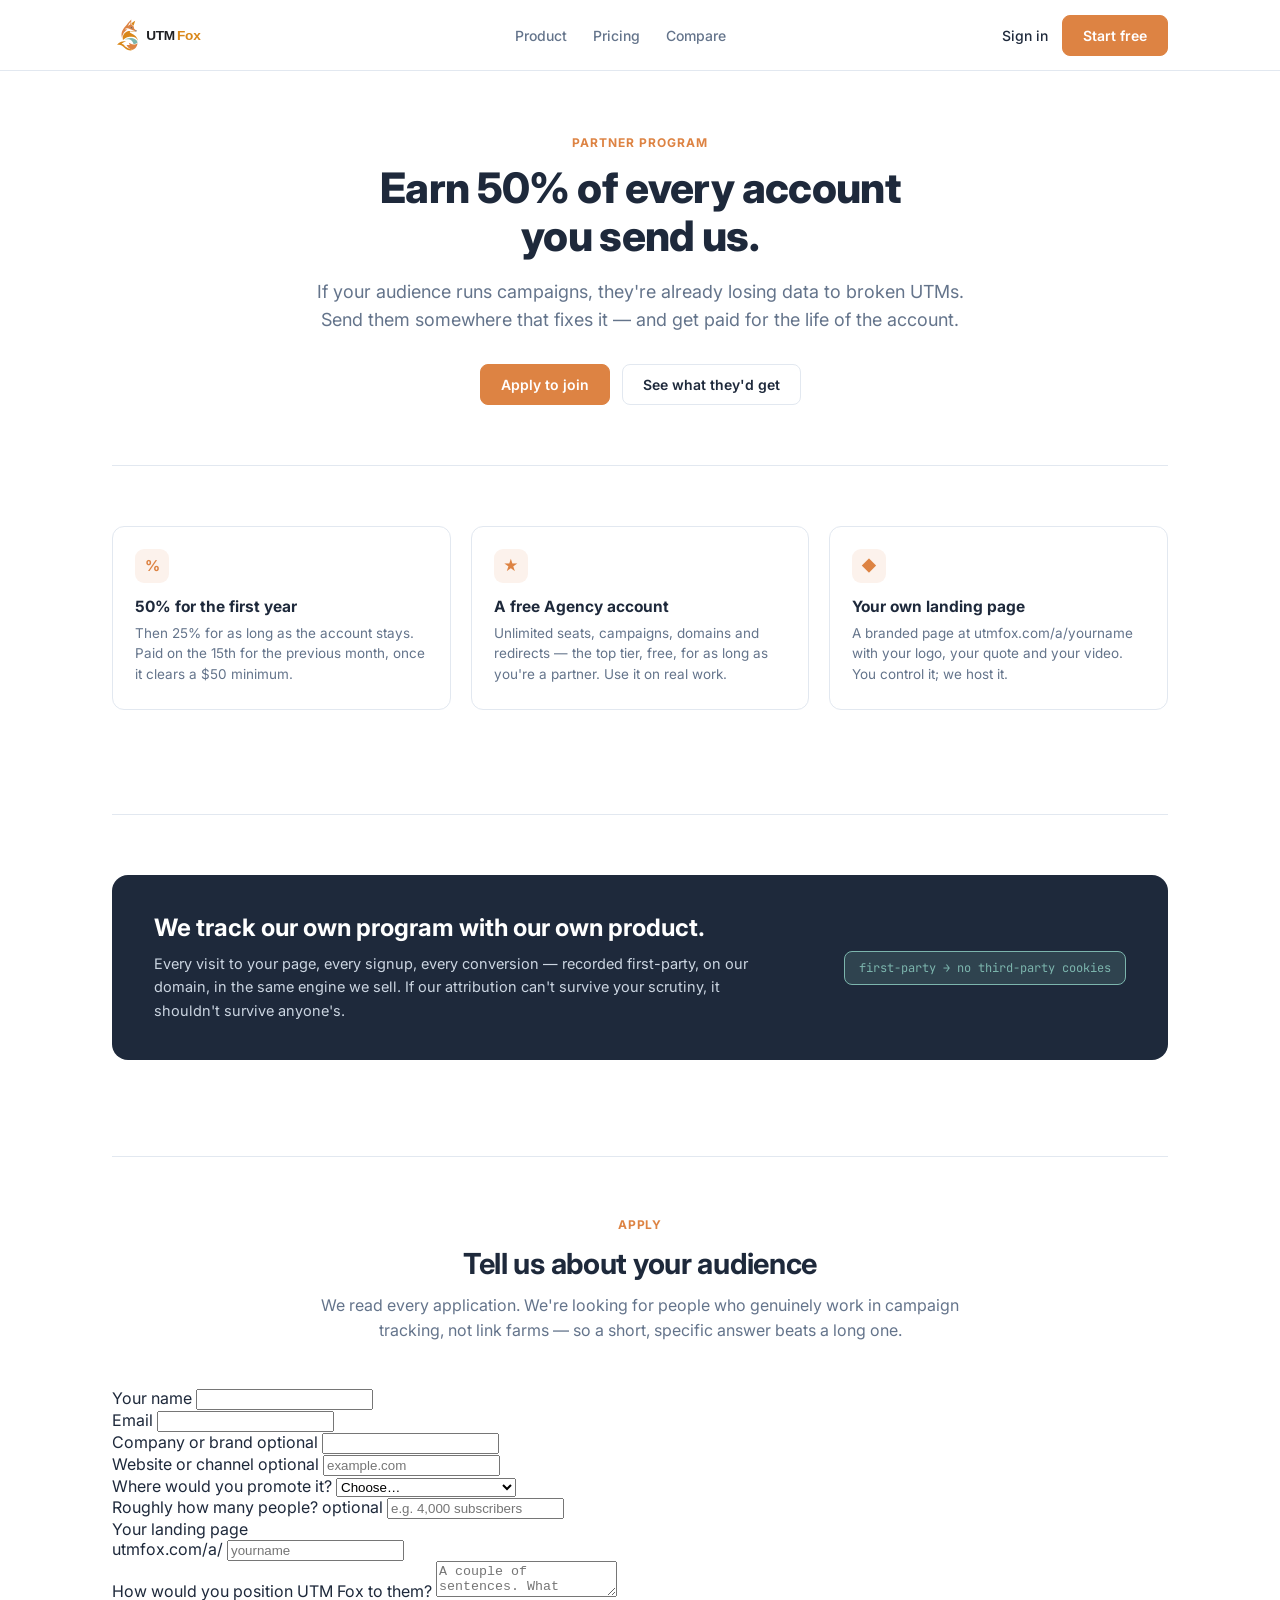
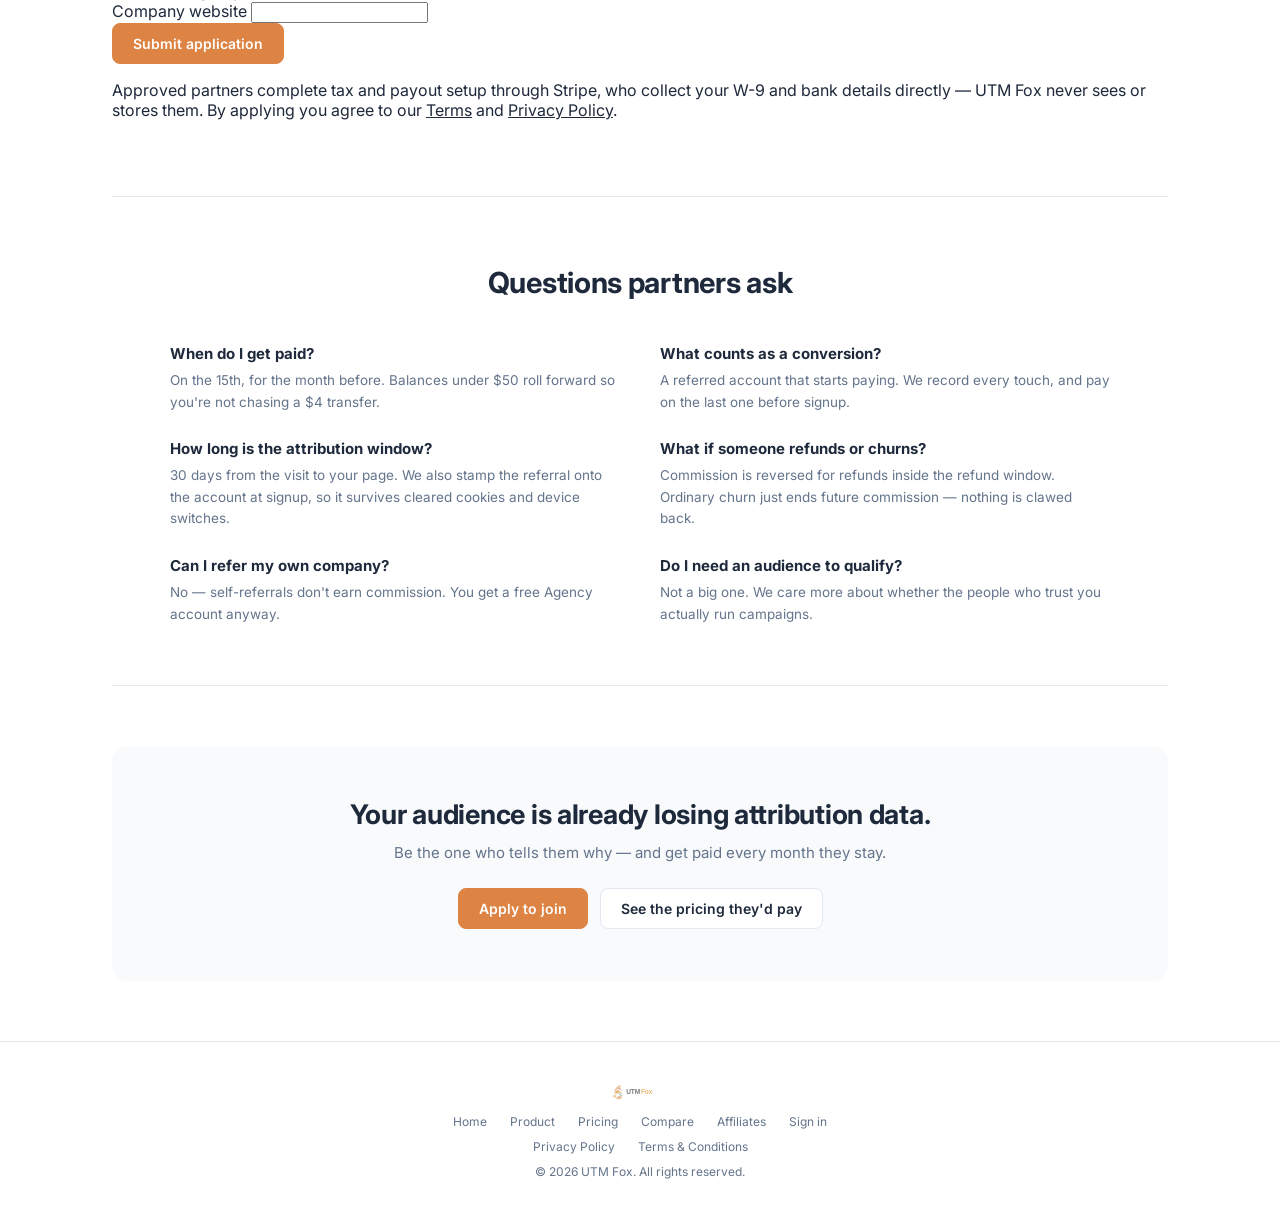
==== affiliates/index.html @ f242af22 "Add affiliate landing page; retire the sync-pricing CI workflow affiliates/index.html: application f" ====
<!DOCTYPE html>
<html lang="en">
<head>
<!-- Google tag (gtag.js) -->
<script async src="https://www.googletagmanager.com/gtag/js?id=G-CB16V89D32"></script>
<script>
  window.dataLayer = window.dataLayer || [];
  function gtag(){dataLayer.push(arguments);}
  gtag('js', new Date());
  gtag('config', 'G-CB16V89D32');
</script>
<meta charset="UTF-8" />
<meta name="viewport" content="width=device-width, initial-scale=1" />
<title>Affiliate Program — Earn 50% recurring | UTM Fox</title>
<meta name="description" content="Earn 50% of every account for the first year, then 25% for its lifetime. Free Agency account, your own branded landing page, and payouts on the 15th every month." />
<link rel="canonical" href="https://utmfox.com/affiliates/" />
<meta property="og:title" content="Affiliate Program — Earn 50% recurring | UTM Fox" />
<meta property="og:description" content="Earn 50% of every account for the first year, then 25% for its lifetime. Free Agency account, your own branded landing page, and payouts on the 15th every month." />
<meta property="og:type" content="website" />
<meta property="og:url" content="https://utmfox.com/affiliates/" />
<link rel="icon" type="image/png" href="/assets/favicon.png" />
<link rel="stylesheet" href="/assets/site.css" />
</head>
<body>

<header class="nav">
  <div class="nav-inner">
    <a href="/"><img class="logo" src="/assets/logo.svg" alt="UTM Fox" /></a>
    <nav class="nav-links" id="navLinks">
      <a href="/product/">Product</a>
      <a href="/pricing/">Pricing</a>
      <a href="/compare/">Compare</a>
    </nav>
    <div class="nav-cta">
      <a class="signin" href="https://app.utmfox.com/login">Sign in</a>
      <a class="btn-primary" href="https://app.utmfox.com/signup">Start free</a>
      <button class="nav-toggle" id="navToggle" aria-label="Menu">☰</button>
    </div>
  </div>
</header>

<div class="wrap">
  <section class="hero">
    <div class="eyebrow">Partner program</div>
    <h1 class="headline">Earn 50% of every account<br/>you send us.</h1>
    <p class="subheadline">If your audience runs campaigns, they're already losing data to broken UTMs. Send them somewhere that fixes it — and get paid for the life of the account.</p>
    <div class="hero-ctas">
      <a class="btn-primary" href="#apply">Apply to join</a>
      <a class="btn-secondary" href="/product/">See what they'd get</a>
    </div>
  </section>

  <section>
    <div class="three-col">
      <div class="col-card plain">
        <div class="mini-icon">%</div>
        <h3>50% for the first year</h3>
        <p>Then 25% for as long as the account stays. Paid on the 15th for the previous month, once it clears a $50 minimum.</p>
      </div>
      <div class="col-card plain">
        <div class="mini-icon">★</div>
        <h3>A free Agency account</h3>
        <p>Unlimited seats, campaigns, domains and redirects — the top tier, free, for as long as you're a partner. Use it on real work.</p>
      </div>
      <div class="col-card plain">
        <div class="mini-icon">◆</div>
        <h3>Your own landing page</h3>
        <p>A branded page at utmfox.com/a/yourname with your logo, your quote and your video. You control it; we host it.</p>
      </div>
    </div>
  </section>

  <section>
    <div class="diff-banner">
      <div>
        <h2>We track our own program with our own product.</h2>
        <p>Every visit to your page, every signup, every conversion — recorded first-party, on our domain, in the same engine we sell. If our attribution can't survive your scrutiny, it shouldn't survive anyone's.</p>
      </div>
      <div class="diff-badge">first-party → no third-party cookies</div>
    </div>
  </section>

  <section id="apply">
    <div class="section-head">
      <div class="eyebrow">Apply</div>
      <h2>Tell us about your audience</h2>
      <p>We read every application. We're looking for people who genuinely work in campaign tracking, not link farms — so a short, specific answer beats a long one.</p>
    </div>

    <form class="apply-form" id="affiliate-form" method="POST">
      <div class="apply-row">
        <div class="apply-field">
          <label for="af-name">Your name</label>
          <input type="text" id="af-name" name="name" required autocomplete="name" />
        </div>
        <div class="apply-field">
          <label for="af-email">Email</label>
          <input type="email" id="af-email" name="email" required autocomplete="email" />
        </div>
      </div>

      <div class="apply-row">
        <div class="apply-field">
          <label for="af-company">Company or brand <span class="opt">optional</span></label>
          <input type="text" id="af-company" name="company" autocomplete="organization" />
        </div>
        <div class="apply-field">
          <label for="af-website">Website or channel <span class="opt">optional</span></label>
          <input type="text" id="af-website" name="websiteUrl" placeholder="example.com" />
        </div>
      </div>

      <div class="apply-row">
        <div class="apply-field">
          <label for="af-audience">Where would you promote it?</label>
          <select id="af-audience" name="audience" required>
            <option value="">Choose…</option>
            <option>Agency clients</option>
            <option>Newsletter</option>
            <option>YouTube or podcast</option>
            <option>Community or Slack group</option>
            <option>Course or training</option>
            <option>Consulting engagements</option>
            <option>Social following</option>
            <option>Other</option>
          </select>
        </div>
        <div class="apply-field">
          <label for="af-size">Roughly how many people? <span class="opt">optional</span></label>
          <input type="text" id="af-size" name="audienceSize" placeholder="e.g. 4,000 subscribers" />
        </div>
      </div>

      <div class="apply-field">
        <label for="af-slug">Your landing page</label>
        <div class="slug-row">
          <span class="slug-prefix">utmfox.com/a/</span>
          <input type="text" id="af-slug" name="requestedSlug" required placeholder="yourname" spellcheck="false" autocomplete="off" />
        </div>
        <div class="slug-hint" id="af-slug-hint"></div>
      </div>

      <div class="apply-field">
        <label for="af-pitch">How would you position UTM Fox to them?</label>
        <textarea id="af-pitch" name="pitch" required placeholder="A couple of sentences. What problem do they have that this solves?"></textarea>
      </div>

      <!-- Honeypot: hidden from people, irresistible to bots. -->
      <div class="hp-field" aria-hidden="true">
        <label for="af-company-website">Company website</label>
        <input type="text" id="af-company-website" name="company_website" tabindex="-1" autocomplete="off" />
      </div>

      <button type="submit" class="btn-primary apply-submit" id="af-submit">Submit application</button>
      <div class="form-status" id="af-status"></div>

      <p class="apply-legal">
        Approved partners complete tax and payout setup through Stripe, who collect your W-9 and bank
        details directly — UTM Fox never sees or stores them. By applying you agree to our
        <a href="/terms-and-conditions/">Terms</a> and <a href="/privacy-policy/">Privacy Policy</a>.
      </p>
    </form>
  </section>

  <section>
    <div class="section-head"><h2>Questions partners ask</h2></div>
    <div class="faq">
      <div class="faq-item"><h3>When do I get paid?</h3><p>On the 15th, for the month before. Balances under $50 roll forward so you're not chasing a $4 transfer.</p></div>
      <div class="faq-item"><h3>What counts as a conversion?</h3><p>A referred account that starts paying. We record every touch, and pay on the last one before signup.</p></div>
      <div class="faq-item"><h3>How long is the attribution window?</h3><p>30 days from the visit to your page. We also stamp the referral onto the account at signup, so it survives cleared cookies and device switches.</p></div>
      <div class="faq-item"><h3>What if someone refunds or churns?</h3><p>Commission is reversed for refunds inside the refund window. Ordinary churn just ends future commission — nothing is clawed back.</p></div>
      <div class="faq-item"><h3>Can I refer my own company?</h3><p>No — self-referrals don't earn commission. You get a free Agency account anyway.</p></div>
      <div class="faq-item"><h3>Do I need an audience to qualify?</h3><p>Not a big one. We care more about whether the people who trust you actually run campaigns.</p></div>
    </div>
  </section>

  <section>
    <div class="final-cta">
      <h2>Your audience is already losing attribution data.</h2>
      <p>Be the one who tells them why — and get paid every month they stay.</p>
      <div class="hero-ctas">
        <a class="btn-primary" href="#apply">Apply to join</a>
        <a class="btn-secondary" href="/pricing/">See the pricing they'd pay</a>
      </div>
    </div>
  </section>

</div>

<footer class="site">
  <img class="footer-logo" src="/assets/logo.svg" alt="UTM Fox" />
  <div class="footer-links">
    <a href="/">Home</a>
    <a href="/product/">Product</a>
    <a href="/pricing/">Pricing</a>
    <a href="/compare/">Compare</a>
    <a href="/affiliates/">Affiliates</a>
    <a href="https://app.utmfox.com/login">Sign in</a>
  </div>
  <div class="footer-links">
    <a href="/privacy-policy/">Privacy Policy</a>
    <a href="/terms-and-conditions/">Terms &amp; Conditions</a>
  </div>
  <div>&copy; 2026 UTM Fox. All rights reserved.</div>
</footer>
<script>
  var t = document.getElementById('navToggle');
  if (t) t.addEventListener('click', function () {
    document.getElementById('navLinks').classList.toggle('open');
  });
</script>
<script>
(function () {
  var form = document.getElementById('affiliate-form');
  if (!form) return;
  var ENDPOINT = 'https://app.utmfox.com/api/v1/public/affiliate-application';
  var slugEl = document.getElementById('af-slug');
  var hintEl = document.getElementById('af-slug-hint');
  var statusEl = document.getElementById('af-status');
  var submitEl = document.getElementById('af-submit');

  // Mirrors normalizeSlug() in app/src/lib/affiliate-slug.ts. The server re-validates;
  // this just shows people what their URL will actually be before they submit.
  var RESERVED = ['a','admin','affiliate','affiliates','api','app','assets','auth','billing','blog',
    'compare','contact','dashboard','docs','help','invite','login','logout','new','partner','partners',
    'pricing','privacy','privacy-policy','product','security','settings','signup','staff','status',
    'support','team','terms','terms-and-conditions','tools','utmfox','www'];

  function normalize(raw) {
    return String(raw).normalize('NFKD').replace(/[̀-ͯ]/g, '').toLowerCase().trim()
      .replace(/[\s_]+/g, '-').replace(/[^a-z0-9-]/g, '')
      .replace(/-{2,}/g, '-').replace(/^-+|-+$/g, '');
  }

  slugEl.addEventListener('input', function () {
    var s = normalize(slugEl.value);
    hintEl.className = 'slug-hint';
    if (!slugEl.value.trim()) { hintEl.textContent = ''; return; }
    if (s.length < 3) { hintEl.className = 'slug-hint bad'; hintEl.textContent = 'Use at least 3 letters or numbers.'; return; }
    if (s.length > 32) { hintEl.className = 'slug-hint bad'; hintEl.textContent = 'Keep it under 32 characters.'; return; }
    if (RESERVED.indexOf(s) !== -1) { hintEl.className = 'slug-hint bad'; hintEl.textContent = 'That name is reserved — try another.'; return; }
    hintEl.innerHTML = 'Your page: <b>utmfox.com/a/' + s + '</b>';
  });

  function reset() { submitEl.disabled = false; submitEl.textContent = 'Submit application'; }

  form.addEventListener('submit', function (e) {
    e.preventDefault();
    submitEl.disabled = true;
    submitEl.textContent = 'Sending…';
    statusEl.textContent = '';
    statusEl.className = 'form-status';

    var payload = {
      name: document.getElementById('af-name').value,
      email: document.getElementById('af-email').value,
      company: document.getElementById('af-company').value,
      websiteUrl: document.getElementById('af-website').value,
      audience: document.getElementById('af-audience').value,
      audienceSize: document.getElementById('af-size').value,
      requestedSlug: slugEl.value,
      pitch: document.getElementById('af-pitch').value,
      company_website: document.getElementById('af-company-website').value
    };

    fetch(ENDPOINT, {
      method: 'POST',
      headers: { 'Content-Type': 'application/json' },
      body: JSON.stringify(payload)
    }).then(function (response) {
      if (response.ok) {
        form.reset();
        hintEl.textContent = '';
        statusEl.textContent = "Application received — we'll be in touch within a few days.";
        statusEl.className = 'form-status success';
        reset();
        return;
      }
      return response.json().catch(function () { return {}; }).then(function (data) {
        var err = new Error((data && data.error) || 'Something went wrong — please try again.');
        err.fromServer = true;
        throw err;
      });
    }).catch(function (err) {
      statusEl.textContent = (err && err.fromServer && err.message)
        ? err.message
        : "Couldn't reach us just now — please try again in a moment.";
      statusEl.className = 'form-status error';
      reset();
    });
  });
})();
</script>

</body>
</html>
---- assets/site.css ----
/* UTM Fox — shared styles for marketing subpages (Product, Pricing, Compare).
   Values mirror brand-tokens.css. Home page keeps its own inline styles. */
@import url('https://fonts.googleapis.com/css2?family=Inter:wght@400;500;600;700;800&family=JetBrains+Mono:wght@400;500&display=swap');

:root {
  --copper: #dd8343;
  --copper-hover: #c46f32;
  --oxide: #7cb5ad;
  --oxide-hover: #649b92;
  --ink: #1e293b;
  --text-muted: #64748b;
  --surface: #ffffff;
  --surface-muted: #f8fafc;
  --border: #e2e8f0;
  --healthy: #16a34a;
  --healthy-bg: #16a34a1a;
  --warning: #eab308;
  --critical: #dc2626;
  --font-ui: 'Inter', system-ui, -apple-system, sans-serif;
  --font-mono: 'JetBrains Mono', ui-monospace, monospace;
}
* { box-sizing: border-box; }
body { margin: 0; font-family: var(--font-ui); color: var(--ink); background: #fff; -webkit-font-smoothing: antialiased; }
.wrap { max-width: 1120px; margin: 0 auto; padding: 0 32px; }
section { padding: 60px 0; border-bottom: 1px solid var(--border); }
section:last-of-type { border-bottom: none; }
code { font-family: var(--font-mono); font-size: 0.88em; background: var(--surface-muted); border: 1px solid var(--border); border-radius: 4px; padding: 1px 5px; }
a { color: inherit; }

/* ---------- Nav ---------- */
header.nav { border-bottom: 1px solid var(--border); position: sticky; top: 0; background: rgba(255,255,255,0.94); backdrop-filter: saturate(180%) blur(8px); z-index: 30; }
.nav-inner { max-width: 1120px; margin: 0 auto; padding: 14px 32px; display: flex; align-items: center; justify-content: space-between; gap: 24px; }
.nav-inner img.logo { height: 42px; display: block; }
.nav-links { display: flex; gap: 26px; font-size: 14px; font-weight: 500; }
.nav-links a { color: var(--text-muted); text-decoration: none; }
.nav-links a:hover { color: var(--ink); }
.nav-links a.current { color: var(--copper); font-weight: 600; }
.nav-cta { display: flex; align-items: center; gap: 14px; }
.nav-cta a.signin { font-size: 14px; font-weight: 500; text-decoration: none; color: var(--ink); white-space: nowrap; }
.nav-cta a.signin:hover { color: var(--copper-hover); }
.nav-toggle { display: none; background: none; border: 1px solid var(--border); border-radius: 8px; padding: 8px 10px; cursor: pointer; font-size: 15px; line-height: 1; }

.btn-primary, .btn-secondary {
  display: inline-block; border-radius: 8px; padding: 11px 20px; font-weight: 600; font-size: 14px;
  font-family: inherit; cursor: pointer; white-space: nowrap; text-decoration: none; text-align: center;
}
.btn-primary { background: var(--copper); color: #fff; border: 1px solid var(--copper); }
.btn-primary:hover { background: var(--copper-hover); border-color: var(--copper-hover); }
.btn-secondary { background: #fff; border: 1px solid var(--border); color: var(--ink); }
.btn-secondary:hover { border-color: var(--copper); color: var(--copper-hover); }
.btn-sm { padding: 8px 14px; font-size: 13px; }

/* ---------- Headings ---------- */
.hero { text-align: center; padding-top: 64px; }
.eyebrow { font-size: 12px; font-weight: 700; letter-spacing: 0.08em; text-transform: uppercase; color: var(--copper); margin-bottom: 14px; }
h1.headline { font-size: 42px; font-weight: 800; line-height: 1.14; margin: 0 0 18px; letter-spacing: -0.015em; }
p.subheadline { font-size: 18px; color: var(--text-muted); max-width: 660px; margin: 0 auto 30px; line-height: 1.55; }
.hero-ctas { display: flex; gap: 12px; justify-content: center; flex-wrap: wrap; }
.section-head { text-align: center; max-width: 660px; margin: 0 auto 44px; }
.section-head h2 { font-size: 29px; font-weight: 700; margin: 8px 0 12px; letter-spacing: -0.01em; }
.section-head p { font-size: 16px; color: var(--text-muted); line-height: 1.6; margin: 0; }

/* ---------- Tables ---------- */
.table-scroll { overflow-x: auto; -webkit-overflow-scrolling: touch; }
table.matrix { width: 100%; border-collapse: collapse; font-size: 13.5px; min-width: 640px; }
table.matrix th, table.matrix td { text-align: left; padding: 13px 16px; border-bottom: 1px solid var(--border); vertical-align: top; }
table.matrix thead th { font-size: 12px; text-transform: uppercase; letter-spacing: 0.05em; color: var(--text-muted); font-weight: 700; border-bottom: 2px solid var(--border); }
table.matrix td.feat { font-weight: 600; width: 30%; }
table.matrix td.us, table.matrix th.us { background: #dd83430d; }
table.matrix th.us { color: var(--copper); }
.yes { color: var(--healthy); font-weight: 700; }
.no { color: var(--text-muted); font-weight: 600; }
.partial { color: #a16207; font-weight: 700; }
.cell-note { display: block; font-weight: 400; color: var(--text-muted); font-size: 12.5px; margin-top: 3px; line-height: 1.45; }

/* ---------- Shared blocks ---------- */
.diff-banner { background: var(--ink); color: #fff; border-radius: 16px; padding: 38px 42px; margin-bottom: 36px; display: flex; align-items: center; gap: 32px; justify-content: space-between; }
.diff-banner h2 { font-size: 24px; font-weight: 700; margin: 0 0 10px; }
.diff-banner p { font-size: 14.5px; color: #cbd5e1; margin: 0; max-width: 620px; line-height: 1.6; }
.diff-badge { flex-shrink: 0; background: rgba(124,181,173,0.18); border: 1px solid var(--oxide); color: var(--oxide); font-family: var(--font-mono); font-size: 12px; padding: 8px 14px; border-radius: 8px; white-space: nowrap; }

.faq { display: grid; grid-template-columns: repeat(2, 1fr); gap: 26px 40px; max-width: 940px; margin: 0 auto; }
.faq-item h3 { font-size: 15px; font-weight: 700; margin: 0 0 7px; }
.faq-item p { font-size: 13.5px; color: var(--text-muted); line-height: 1.6; margin: 0; }

.final-cta { text-align: center; background: var(--surface-muted); border-radius: 16px; padding: 52px 32px; }
.final-cta h2 { font-size: 27px; font-weight: 700; margin: 0 0 12px; letter-spacing: -0.01em; }
.final-cta p { font-size: 15px; color: var(--text-muted); margin: 0 0 26px; }
.final-cta .hero-ctas { justify-content: center; }

/* ---------- Footer ---------- */
footer.site { text-align: center; padding: 40px 32px; font-size: 12px; color: var(--text-muted); border-top: 1px solid var(--border); }
footer.site img.footer-logo { height: 20px; opacity: 0.6; margin-bottom: 12px; display: block; margin-left: auto; margin-right: auto; }
footer.site .footer-links { margin-bottom: 10px; }
footer.site .footer-links a { color: var(--text-muted); text-decoration: none; margin: 0 10px; }
footer.site .footer-links a:hover { color: var(--copper-hover); text-decoration: underline; }

/* ================= COMPARE PAGE ================= */
.tabs { display: flex; gap: 6px; border-bottom: 1px solid var(--border); margin-bottom: 40px; flex-wrap: wrap; }
.tab { background: none; border: none; border-bottom: 2px solid transparent; font-family: inherit; font-size: 15px; font-weight: 600; color: var(--text-muted); padding: 12px 18px; cursor: pointer; margin-bottom: -1px; }
.tab:hover { color: var(--ink); }
.tab.active { color: var(--copper); border-bottom-color: var(--copper); }
.tabpanel { display: none; }
.tabpanel.active { display: block; }

.verdict { display: flex; gap: 40px; align-items: flex-start; margin-bottom: 44px; }
.verdict-main { flex: 1; }
.verdict-main h2 { font-size: 26px; font-weight: 700; line-height: 1.28; margin: 0 0 14px; letter-spacing: -0.01em; }
.verdict-main p { font-size: 15.5px; color: var(--text-muted); line-height: 1.65; margin: 0; max-width: 640px; }
.verdict-side { flex-shrink: 0; width: 244px; display: flex; flex-direction: column; gap: 12px; }
.verdict-stat { border: 1px solid var(--border); border-radius: 12px; padding: 16px 18px; }
.stat-label { display: block; font-size: 11px; font-weight: 700; letter-spacing: 0.06em; text-transform: uppercase; color: var(--text-muted); margin-bottom: 6px; }
.stat-value { display: block; font-size: 26px; font-weight: 800; letter-spacing: -0.02em; }
.stat-value.copper { color: var(--copper); }
.stat-unit { font-size: 12px; font-weight: 500; color: var(--text-muted); margin-left: 5px; letter-spacing: 0; }
.stat-sub { display: block; font-size: 12px; color: var(--text-muted); margin-top: 4px; }

.three-col { display: grid; grid-template-columns: repeat(3, 1fr); gap: 20px; margin-bottom: 44px; }
.col-card { border: 1px solid var(--border); border-radius: 12px; padding: 22px 22px 24px; }
.col-card h3 { font-size: 14px; font-weight: 700; margin: 0 0 14px; padding-bottom: 10px; border-bottom: 1px solid var(--border); }
.col-card h3.good { color: var(--text-muted); }
.col-card h3.gap { color: var(--critical); }
.col-card h3.win { color: var(--copper); }
.col-card ul { margin: 0; padding-left: 17px; }
.col-card li { font-size: 13.5px; color: var(--text-muted); line-height: 1.5; margin-bottom: 9px; }
.col-card li:last-child { margin-bottom: 0; }
.col-card.plain h3 { border: none; padding: 0; margin-bottom: 7px; font-size: 15.5px; color: var(--ink); }
.col-card.plain p { font-size: 13.5px; color: var(--text-muted); line-height: 1.55; margin: 0; }
.mini-icon { width: 34px; height: 34px; border-radius: 9px; background: #dd83431a; color: var(--copper); display: flex; align-items: center; justify-content: center; font-weight: 700; font-size: 15px; margin-bottom: 14px; }

.matrix-wrap { border: 1px solid var(--border); border-radius: 14px; padding: 8px 24px; margin-bottom: 28px; }
.watchout { background: var(--surface-muted); border-left: 3px solid var(--oxide); border-radius: 0 10px 10px 0; padding: 16px 20px; font-size: 14px; line-height: 1.6; color: var(--text-muted); }
.watchout strong { color: var(--ink); }

/* ================= PRICING PAGE ================= */
.billing-note { display: inline-flex; align-items: center; gap: 8px; background: var(--surface-muted); border: 1px solid var(--border); border-radius: 20px; padding: 8px 16px; font-size: 13px; color: var(--text-muted); }
.save-pill { background: var(--healthy-bg); color: var(--healthy); font-size: 10.5px; font-weight: 700; padding: 2px 8px; border-radius: 20px; }

.plan-grid { display: grid; grid-template-columns: repeat(5, 1fr); gap: 14px; margin-bottom: 44px; align-items: start; }
.plan { border: 1px solid var(--border); border-radius: 14px; padding: 24px 20px; position: relative; display: flex; flex-direction: column; }
.plan.featured { border-color: var(--copper); box-shadow: 0 0 0 1px var(--copper), 0 8px 24px -8px rgba(221,131,67,0.35); padding-top: 32px; }
.plan-flag { position: absolute; top: -11px; left: 50%; transform: translateX(-50%); background: var(--copper); color: #fff; font-size: 11px; font-weight: 700; letter-spacing: 0.03em; padding: 4px 12px; border-radius: 20px; white-space: nowrap; }
.plan-name { font-size: 15px; font-weight: 700; margin-bottom: 10px; }
.plan-price { font-size: 32px; font-weight: 800; letter-spacing: -0.025em; line-height: 1; }
.plan-period { font-size: 12px; color: var(--text-muted); margin-top: 5px; }
.plan-for { font-size: 12.5px; color: var(--text-muted); line-height: 1.5; margin: 14px 0 18px; min-height: 56px; }
.plan-cta { width: 100%; margin-bottom: 18px; }
.plan-feats { list-style: none; margin: 0; padding: 0; border-top: 1px solid var(--border); padding-top: 16px; }
.plan-feats li { font-size: 12.5px; color: var(--text-muted); line-height: 1.45; margin-bottom: 9px; display: flex; gap: 7px; align-items: flex-start; }
.plan-feats li.head { font-weight: 700; color: var(--ink); font-size: 11.5px; text-transform: uppercase; letter-spacing: 0.04em; margin-bottom: 12px; }
.plan-feats li strong { color: var(--ink); font-weight: 600; }
.tick { color: var(--healthy); font-weight: 700; flex-shrink: 0; }
.tick.off { color: var(--border); }
.plan-feats li.off { color: #94a3b8; }

.assurance-row { display: grid; grid-template-columns: repeat(3, 1fr); gap: 20px; }
.assurance { display: flex; gap: 13px; align-items: flex-start; border: 1px solid var(--border); border-radius: 12px; padding: 18px 20px; }
.a-icon { width: 32px; height: 32px; flex-shrink: 0; border-radius: 9px; background: #7cb5ad22; color: var(--oxide-hover); display: flex; align-items: center; justify-content: center; font-size: 15px; font-weight: 700; }
.assurance strong { display: block; font-size: 13.5px; margin-bottom: 4px; }
.assurance span { font-size: 12.5px; color: var(--text-muted); line-height: 1.5; }

.pricing-matrix { border: 1px solid var(--border); border-radius: 14px; overflow: hidden; }
.pricing-matrix thead th { text-align: center; padding: 16px 12px; font-size: 13px; text-transform: none; letter-spacing: 0; color: var(--ink); font-weight: 700; }
.pricing-matrix thead th.us { color: var(--copper); }
.pricing-matrix td { text-align: center; font-size: 13px; padding: 12px; }
.pricing-matrix td.feat { text-align: left; font-weight: 600; font-size: 13.5px; }
.pricing-matrix tr.group td { background: var(--surface-muted); font-size: 11.5px; font-weight: 700; text-transform: uppercase; letter-spacing: 0.06em; color: var(--text-muted); text-align: left; padding: 10px 16px; }
.pricing-matrix td.yes { color: var(--healthy); font-weight: 700; font-size: 15px; }
.pricing-matrix td.no { color: #cbd5e1; font-weight: 700; }
.pricing-matrix td.inf { color: var(--copper); font-weight: 700; }
.pricing-matrix td.us { background: #dd83430d; }
.pricing-matrix tr.cta-row td { border-bottom: none; padding: 18px 12px; }

.anchor-row { display: grid; grid-template-columns: repeat(5, 1fr); gap: 14px; }
.anchor { border: 1px solid var(--border); border-radius: 12px; padding: 20px 18px; }
.anchor.us { border-color: var(--copper); background: #dd834308; }
.anchor-name { font-size: 13.5px; font-weight: 700; margin-bottom: 10px; }
.anchor-tier { font-weight: 500; color: var(--text-muted); font-size: 12px; }
.anchor-price { font-size: 25px; font-weight: 800; letter-spacing: -0.02em; margin-bottom: 10px; }
.anchor-price.copper { color: var(--copper); }
.anchor-price span { font-size: 12px; font-weight: 500; color: var(--text-muted); }
.anchor-note { font-size: 12px; color: var(--text-muted); line-height: 1.5; }
.verify-note { font-size: 12px; color: var(--text-muted); text-align: center; margin-top: 22px; font-style: italic; }

/* ================= PRODUCT PAGE ================= */
.lifecycle { display: flex; align-items: center; justify-content: space-between; gap: 6px; border: 1px solid var(--border); border-radius: 14px; padding: 18px 24px; }
.life-step { flex: 1; display: flex; flex-direction: column; align-items: center; gap: 5px; text-decoration: none; color: inherit; padding: 6px; border-radius: 10px; }
.life-step:hover { background: var(--surface-muted); }
.life-num { width: 30px; height: 30px; border-radius: 50%; background: var(--copper); color: #fff; font-size: 13px; font-weight: 700; display: flex; align-items: center; justify-content: center; }
.life-name { font-size: 14px; font-weight: 700; }
.life-count { font-size: 11.5px; color: var(--text-muted); }
.life-arrow { color: var(--border); font-size: 18px; }

.stage-head { display: flex; gap: 16px; align-items: flex-start; margin-bottom: 30px; }
.stage-badge { width: 40px; height: 40px; flex-shrink: 0; border-radius: 11px; background: var(--copper); color: #fff; font-size: 17px; font-weight: 800; display: flex; align-items: center; justify-content: center; }
.stage-head h2 { font-size: 26px; font-weight: 700; margin: 0 0 6px; letter-spacing: -0.01em; }
.stage-head p { font-size: 15.5px; color: var(--text-muted); margin: 0; line-height: 1.55; }

.tool-grid { display: grid; grid-template-columns: repeat(3, 1fr); gap: 18px; align-items: start; }
.tool-grid.four { grid-template-columns: repeat(4, 1fr); }
.tool { border: 1px solid var(--border); border-radius: 13px; padding: 22px 22px 20px; }
.tool.feature { border-color: var(--copper); background: #dd834306; }
.tool-top { display: flex; align-items: flex-start; justify-content: space-between; gap: 10px; margin-bottom: 11px; }
.tool h3 { font-size: 15.5px; font-weight: 700; margin: 0; line-height: 1.3; }
.tool p { font-size: 13.5px; color: var(--text-muted); line-height: 1.6; margin: 0; }
.tool.small h3 { margin-bottom: 9px; }
.tool-meta { font-family: var(--font-mono); font-size: 11px; color: var(--text-muted); margin-top: 14px; padding-top: 12px; border-top: 1px solid var(--border); line-height: 1.6; }
.tool-list { margin: 10px 0 0; padding-left: 17px; }
.tool-list li { font-size: 13.5px; color: var(--text-muted); line-height: 1.55; margin-bottom: 7px; }
.tool-list strong { color: var(--ink); }

.pill { font-size: 10.5px; font-weight: 700; letter-spacing: 0.03em; padding: 4px 9px; border-radius: 20px; white-space: nowrap; flex-shrink: 0; }
.pill.all { background: #16a34a1a; color: var(--healthy); }
.pill.starter { background: #7cb5ad26; color: var(--oxide-hover); }
.pill.growth { background: #dd83431f; color: var(--copper-hover); }

.score-breakdown { margin-top: 16px; border-top: 1px solid var(--border); padding-top: 14px; }
.score-row { display: flex; align-items: center; gap: 10px; margin-bottom: 7px; }
.score-factor { font-size: 12.5px; color: var(--ink); width: 138px; flex-shrink: 0; }
.score-bar { flex: 1; height: 7px; background: var(--border); border-radius: 4px; overflow: hidden; }
.score-bar span { display: block; height: 100%; background: var(--copper); border-radius: 4px; }
.score-weight { font-family: var(--font-mono); font-size: 11.5px; color: var(--text-muted); width: 20px; text-align: right; }
.chip { display: inline-block; font-size: 10.5px; font-weight: 700; padding: 3px 8px; border-radius: 20px; margin-right: 4px; font-family: var(--font-ui); }
.chip.healthy { background: #16a34a1a; color: var(--healthy); }
.chip.warning { background: #eab3081f; color: #a16207; }
.chip.critical { background: #dc26261a; color: var(--critical); }

.gaps { border: 1px solid var(--border); border-radius: 16px; padding: 34px 38px; background: var(--surface-muted); }
.gaps h2 { font-size: 23px; font-weight: 700; margin: 0 0 8px; }
.gaps > p { font-size: 14.5px; color: var(--text-muted); margin: 0 0 26px; line-height: 1.6; max-width: 640px; }
.gap-grid { display: grid; grid-template-columns: repeat(2, 1fr); gap: 20px 32px; }
.gap-item strong { display: block; font-size: 14px; margin-bottom: 5px; }
.gap-item span { font-size: 13px; color: var(--text-muted); line-height: 1.55; }

/* ---------- Responsive ---------- */
@media (max-width: 1000px) {
  .plan-grid, .anchor-row { grid-template-columns: repeat(2, 1fr); }
  .assurance-row { grid-template-columns: 1fr; }
  .tool-grid, .tool-grid.four, .gap-grid { grid-template-columns: 1fr; }
  .lifecycle { flex-wrap: wrap; } .life-arrow { display: none; } .life-step { flex: 0 0 30%; }
}
@media (max-width: 900px) {
  .wrap { padding: 0 20px; }
  h1.headline { font-size: 32px; }
  .verdict { flex-direction: column; gap: 24px; }
  .verdict-side { width: 100%; flex-direction: row; }
  .three-col, .faq { grid-template-columns: 1fr; }
  .diff-banner { flex-direction: column; align-items: flex-start; padding: 28px; }
  .nav-links { display: none; position: absolute; top: 100%; left: 0; right: 0; background: #fff; border-bottom: 1px solid var(--border); flex-direction: column; gap: 0; padding: 8px 20px 16px; }
  .nav-links.open { display: flex; }
  .nav-links a { padding: 11px 0; font-size: 15px; }
  .nav-toggle { display: block; }
  .nav-cta a.signin { display: none; }
  .plan-grid, .anchor-row { grid-template-columns: 1fr; }
  .matrix-wrap { padding: 8px 14px; }
}
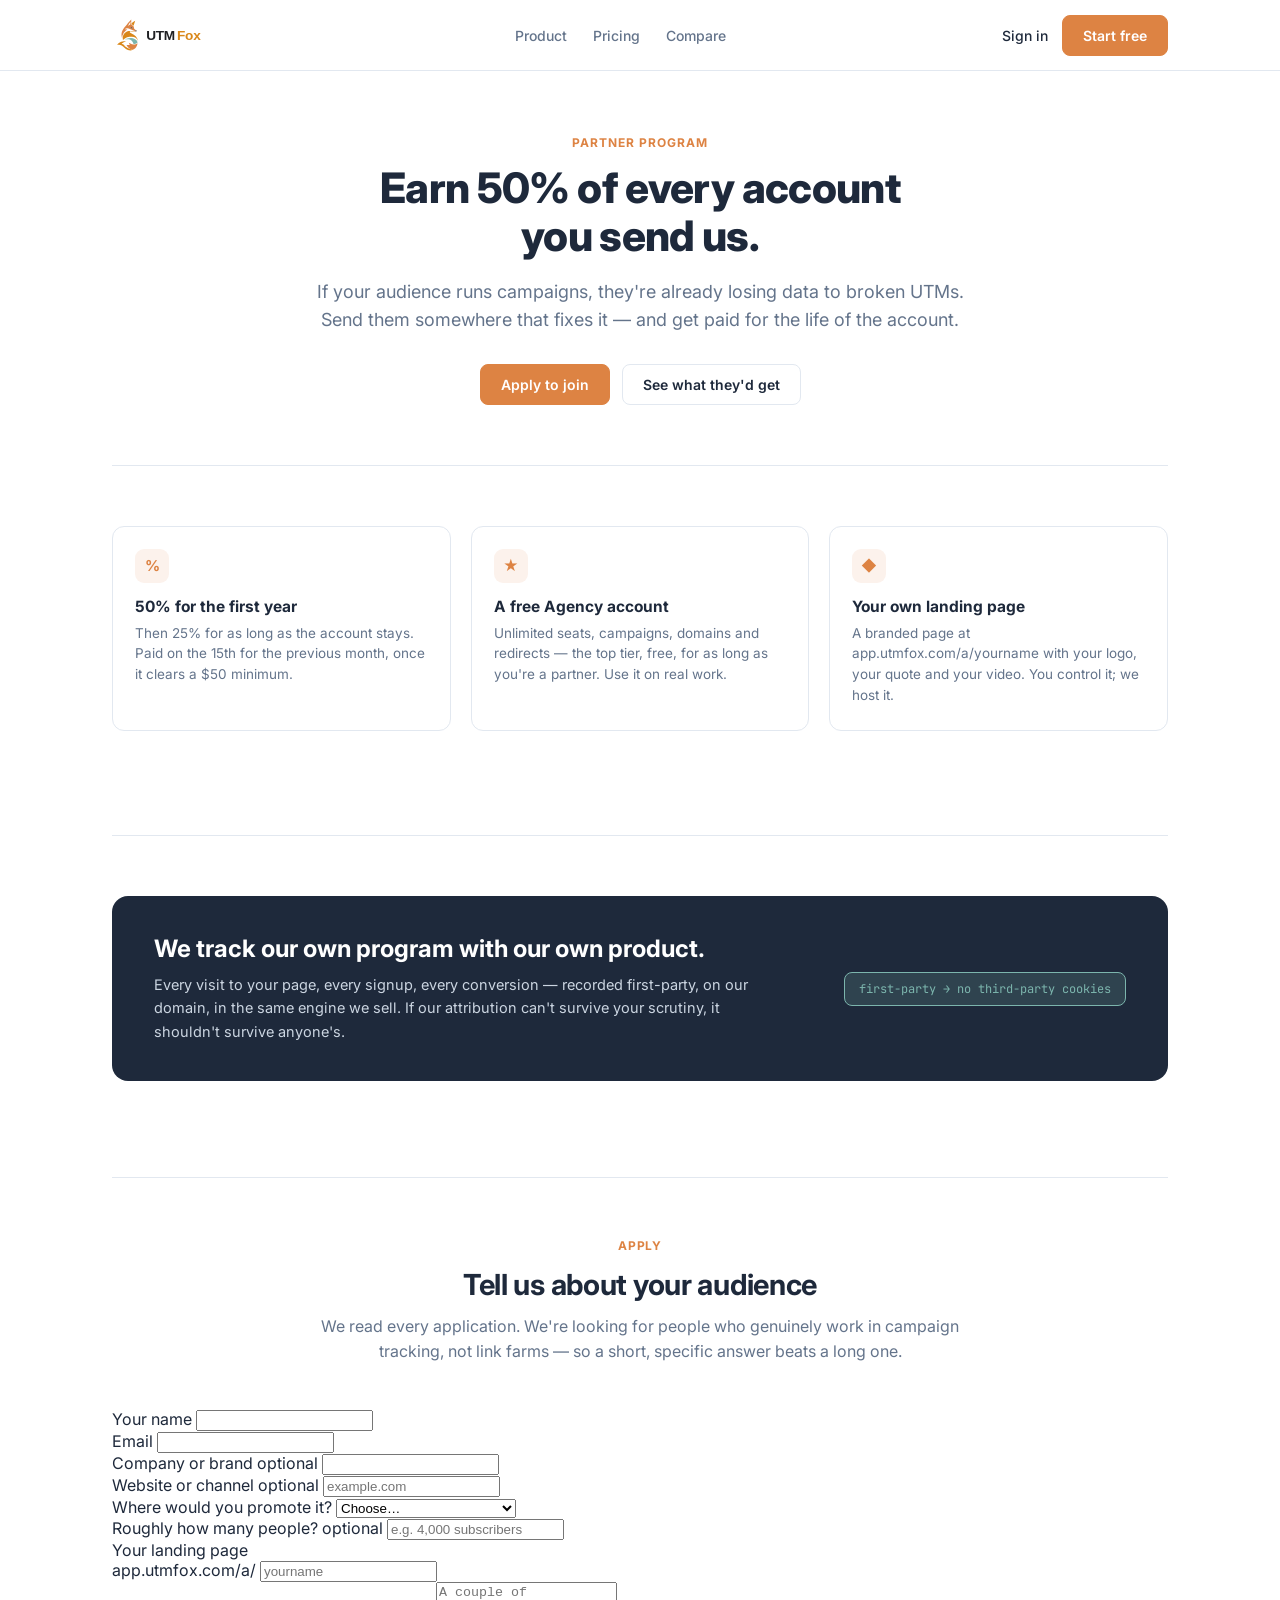
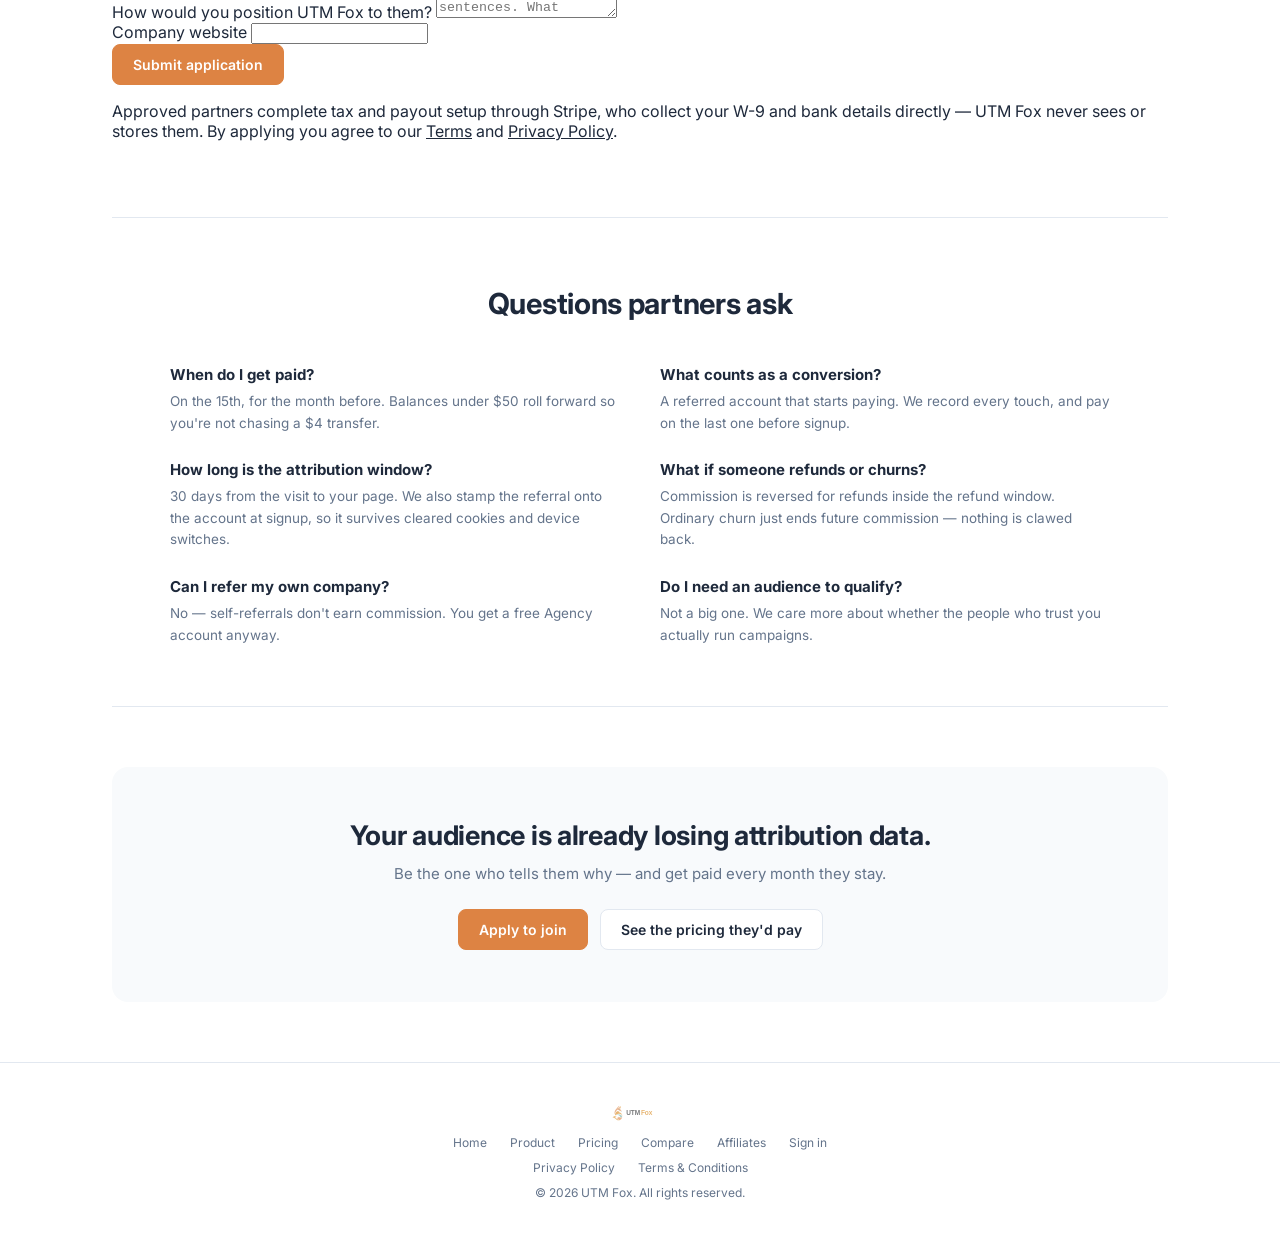
==== commit 3526baed: "Fix affiliate referral link domain: app.utmfox.com, not utmfox.com The /a/<slug> route lives on the " ====
--- a/affiliates/index.html
+++ b/affiliates/index.html
@@ -65,7 +65,7 @@
       <div class="col-card plain">
         <div class="mini-icon">◆</div>
         <h3>Your own landing page</h3>
-        <p>A branded page at utmfox.com/a/yourname with your logo, your quote and your video. You control it; we host it.</p>
+        <p>A branded page at app.utmfox.com/a/yourname with your logo, your quote and your video. You control it; we host it.</p>
       </div>
     </div>
   </section>
@@ -134,7 +134,7 @@
       <div class="apply-field">
         <label for="af-slug">Your landing page</label>
         <div class="slug-row">
-          <span class="slug-prefix">utmfox.com/a/</span>
+          <span class="slug-prefix">app.utmfox.com/a/</span>
           <input type="text" id="af-slug" name="requestedSlug" required placeholder="yourname" spellcheck="false" autocomplete="off" />
         </div>
         <div class="slug-hint" id="af-slug-hint"></div>
@@ -239,7 +239,7 @@
     if (s.length < 3) { hintEl.className = 'slug-hint bad'; hintEl.textContent = 'Use at least 3 letters or numbers.'; return; }
     if (s.length > 32) { hintEl.className = 'slug-hint bad'; hintEl.textContent = 'Keep it under 32 characters.'; return; }
     if (RESERVED.indexOf(s) !== -1) { hintEl.className = 'slug-hint bad'; hintEl.textContent = 'That name is reserved — try another.'; return; }
-    hintEl.innerHTML = 'Your page: <b>utmfox.com/a/' + s + '</b>';
+    hintEl.innerHTML = 'Your page: <b>app.utmfox.com/a/' + s + '</b>';
   });
 
   function reset() { submitEl.disabled = false; submitEl.textContent = 'Submit application'; }
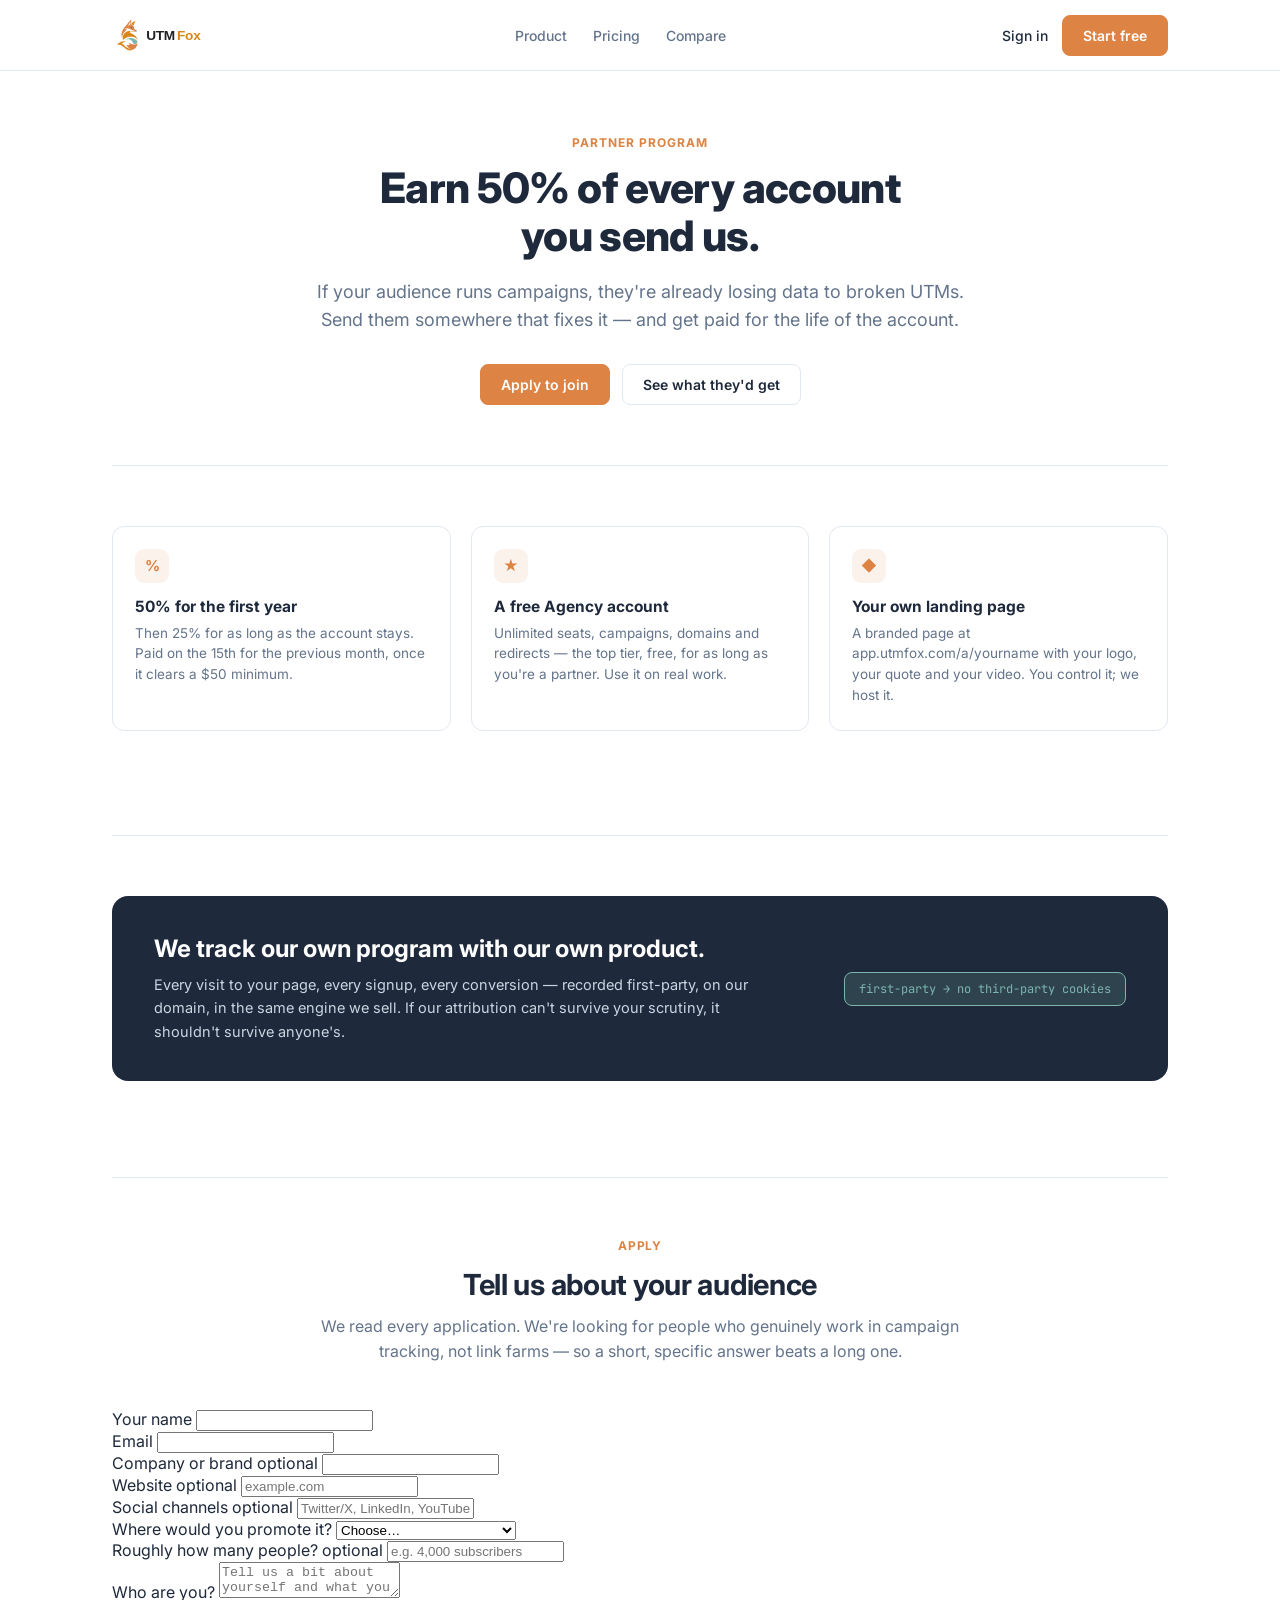
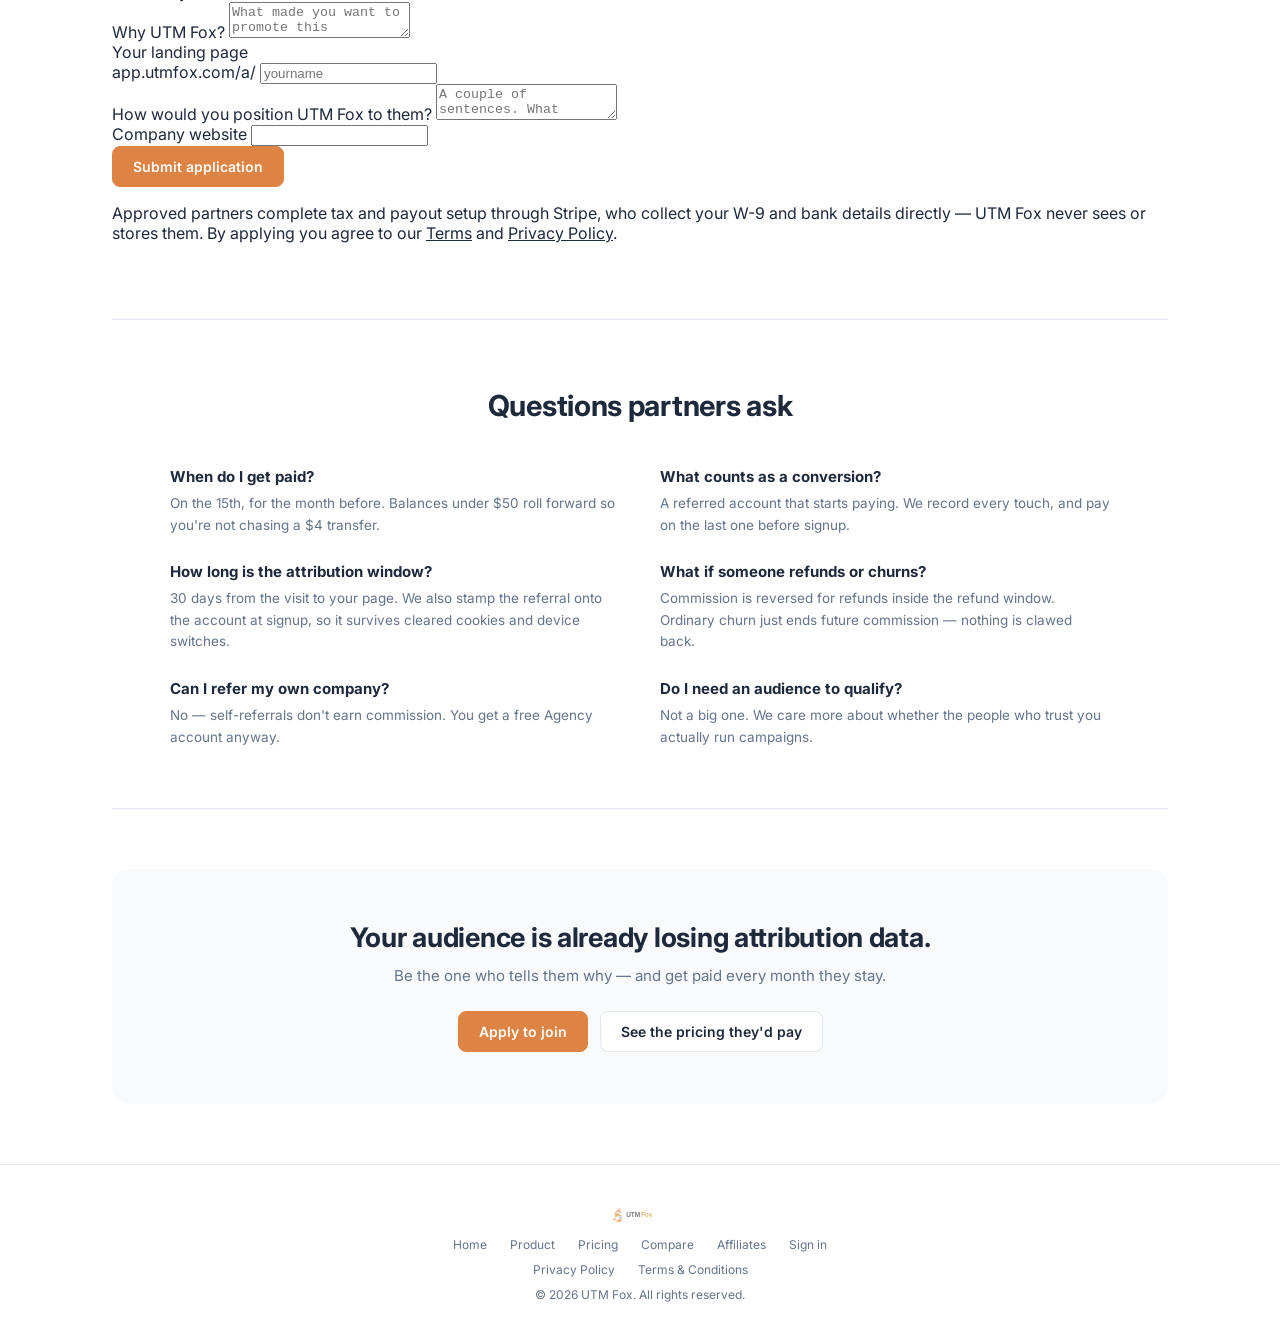
==== commit 38bfa2c5: "Add social/about/why fields to affiliate application; link it in the footer The application form now" ====
--- a/affiliates/index.html
+++ b/affiliates/index.html
@@ -105,9 +105,14 @@
           <input type="text" id="af-company" name="company" autocomplete="organization" />
         </div>
         <div class="apply-field">
-          <label for="af-website">Website or channel <span class="opt">optional</span></label>
+          <label for="af-website">Website <span class="opt">optional</span></label>
           <input type="text" id="af-website" name="websiteUrl" placeholder="example.com" />
         </div>
+      </div>
+
+      <div class="apply-field">
+        <label for="af-social">Social channels <span class="opt">optional</span></label>
+        <input type="text" id="af-social" name="socialLinks" placeholder="Twitter/X, LinkedIn, YouTube — links or handles" />
       </div>
 
       <div class="apply-row">
@@ -129,6 +134,16 @@
           <label for="af-size">Roughly how many people? <span class="opt">optional</span></label>
           <input type="text" id="af-size" name="audienceSize" placeholder="e.g. 4,000 subscribers" />
         </div>
+      </div>
+
+      <div class="apply-field">
+        <label for="af-about">Who are you?</label>
+        <textarea id="af-about" name="about" required placeholder="Tell us a bit about yourself and what you do."></textarea>
+      </div>
+
+      <div class="apply-field">
+        <label for="af-why">Why UTM Fox?</label>
+        <textarea id="af-why" name="whyUtmFox" required placeholder="What made you want to promote this specifically?"></textarea>
       </div>
 
       <div class="apply-field">
@@ -256,8 +271,11 @@
       email: document.getElementById('af-email').value,
       company: document.getElementById('af-company').value,
       websiteUrl: document.getElementById('af-website').value,
+      socialLinks: document.getElementById('af-social').value,
       audience: document.getElementById('af-audience').value,
       audienceSize: document.getElementById('af-size').value,
+      about: document.getElementById('af-about').value,
+      whyUtmFox: document.getElementById('af-why').value,
       requestedSlug: slugEl.value,
       pitch: document.getElementById('af-pitch').value,
       company_website: document.getElementById('af-company-website').value
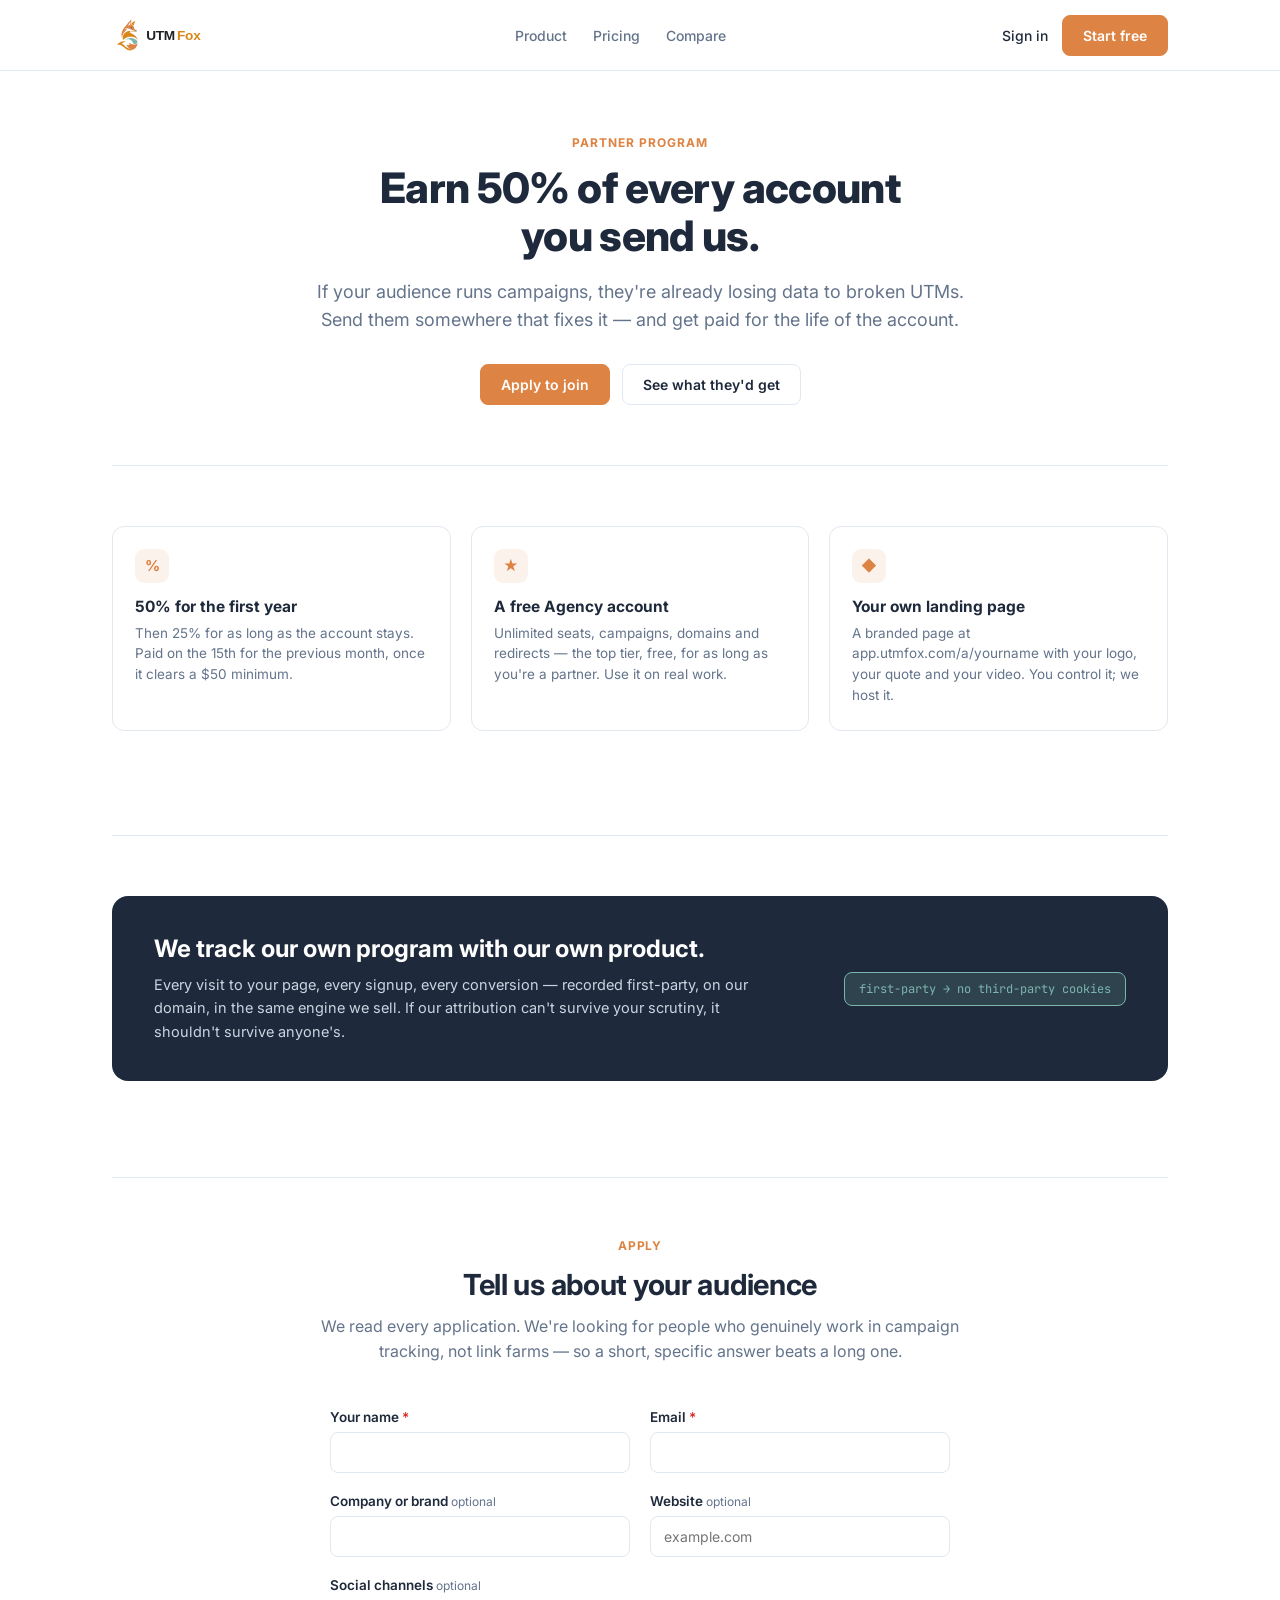
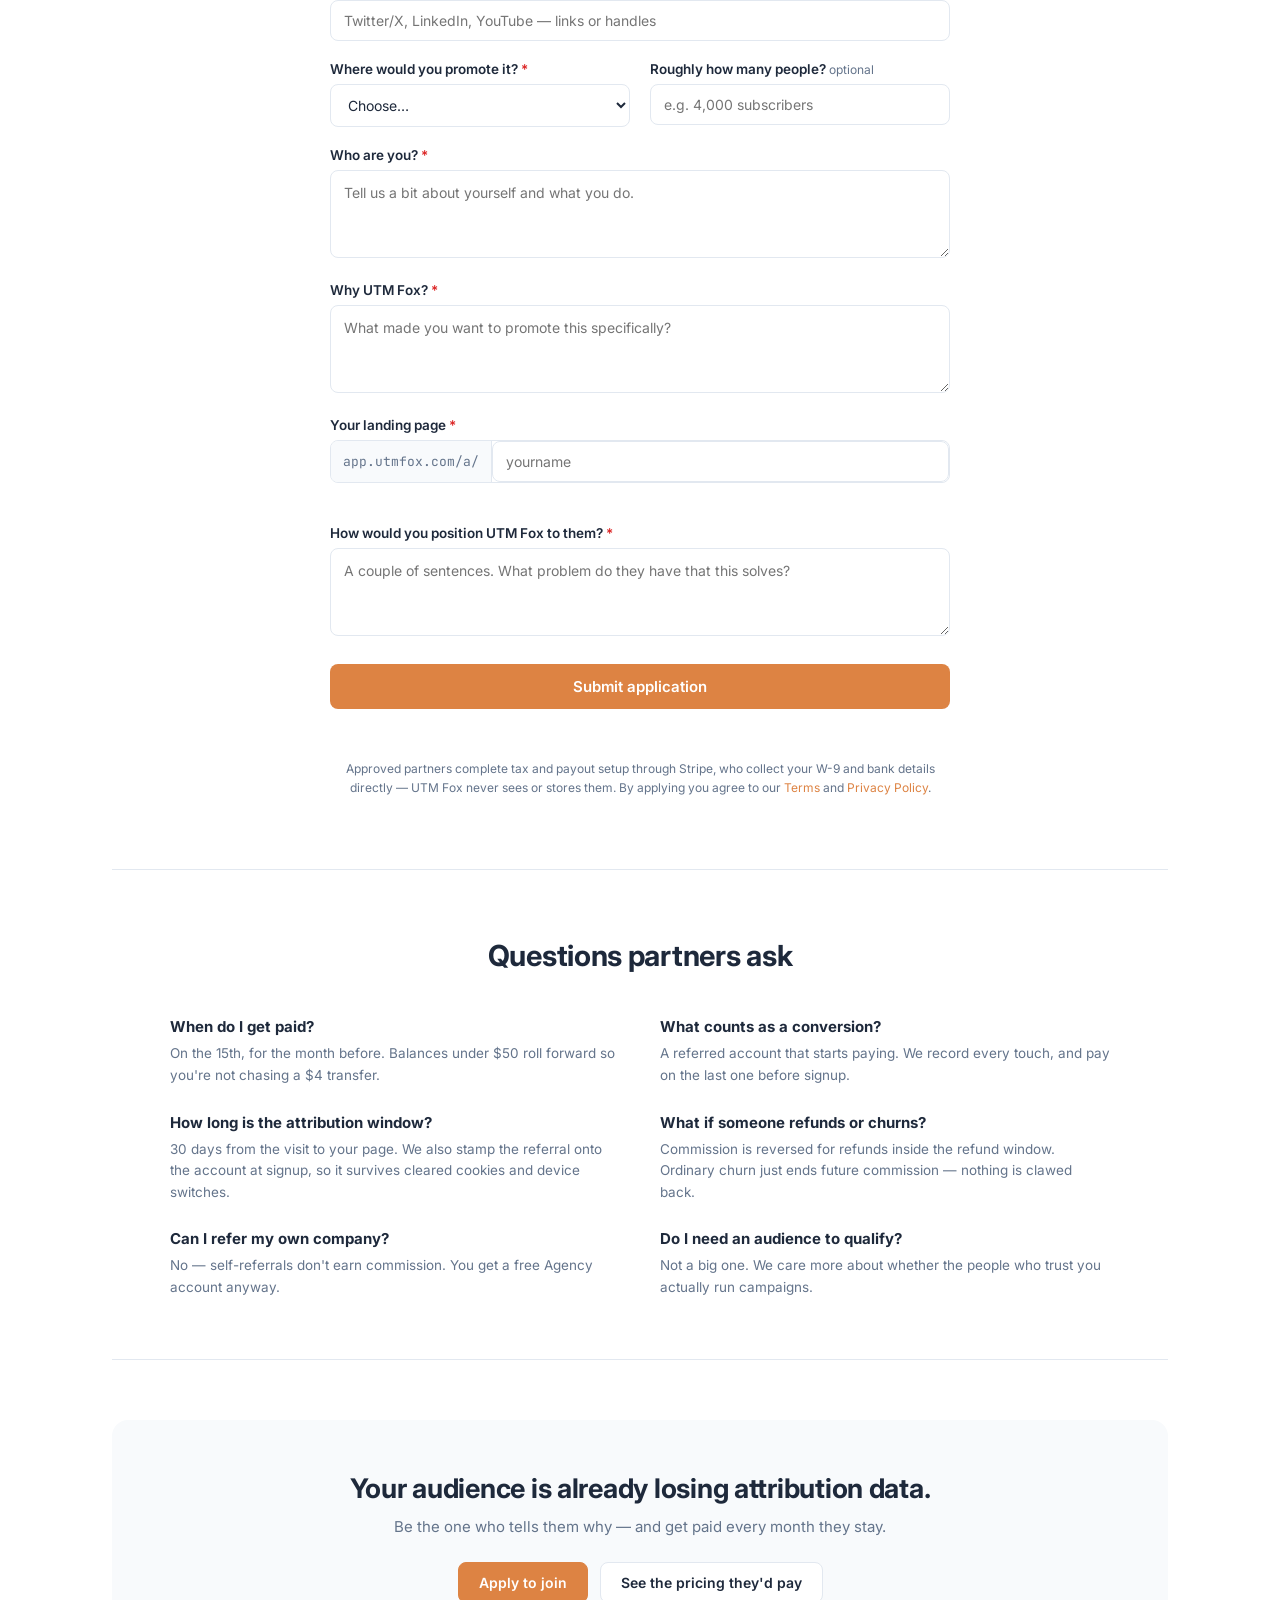
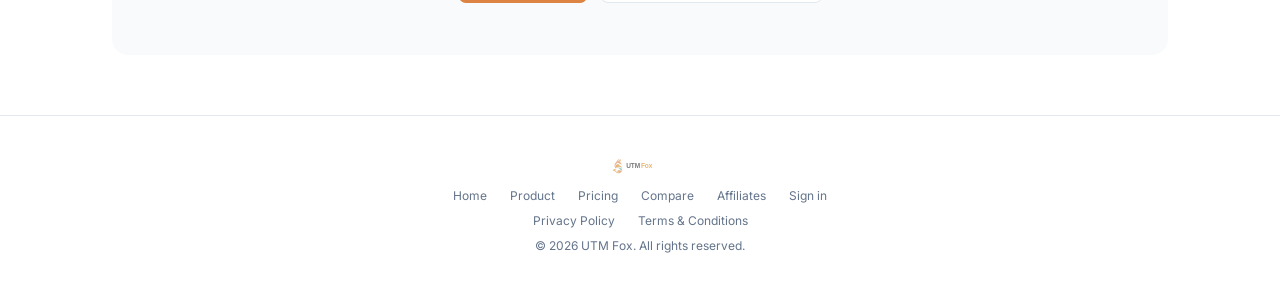
==== commit 41ba746f: "Fix affiliate application form: unstyled + visible honeypot The .apply-form/.apply-row/.apply-field/" ====
--- a/affiliates/index.html
+++ b/affiliates/index.html
@@ -90,11 +90,11 @@
     <form class="apply-form" id="affiliate-form" method="POST">
       <div class="apply-row">
         <div class="apply-field">
-          <label for="af-name">Your name</label>
+          <label for="af-name">Your name <span class="req">*</span></label>
           <input type="text" id="af-name" name="name" required autocomplete="name" />
         </div>
         <div class="apply-field">
-          <label for="af-email">Email</label>
+          <label for="af-email">Email <span class="req">*</span></label>
           <input type="email" id="af-email" name="email" required autocomplete="email" />
         </div>
       </div>
@@ -117,7 +117,7 @@
 
       <div class="apply-row">
         <div class="apply-field">
-          <label for="af-audience">Where would you promote it?</label>
+          <label for="af-audience">Where would you promote it? <span class="req">*</span></label>
           <select id="af-audience" name="audience" required>
             <option value="">Choose…</option>
             <option>Agency clients</option>
@@ -137,17 +137,17 @@
       </div>
 
       <div class="apply-field">
-        <label for="af-about">Who are you?</label>
+        <label for="af-about">Who are you? <span class="req">*</span></label>
         <textarea id="af-about" name="about" required placeholder="Tell us a bit about yourself and what you do."></textarea>
       </div>
 
       <div class="apply-field">
-        <label for="af-why">Why UTM Fox?</label>
+        <label for="af-why">Why UTM Fox? <span class="req">*</span></label>
         <textarea id="af-why" name="whyUtmFox" required placeholder="What made you want to promote this specifically?"></textarea>
       </div>
 
       <div class="apply-field">
-        <label for="af-slug">Your landing page</label>
+        <label for="af-slug">Your landing page <span class="req">*</span></label>
         <div class="slug-row">
           <span class="slug-prefix">app.utmfox.com/a/</span>
           <input type="text" id="af-slug" name="requestedSlug" required placeholder="yourname" spellcheck="false" autocomplete="off" />
@@ -156,7 +156,7 @@
       </div>
 
       <div class="apply-field">
-        <label for="af-pitch">How would you position UTM Fox to them?</label>
+        <label for="af-pitch">How would you position UTM Fox to them? <span class="req">*</span></label>
         <textarea id="af-pitch" name="pitch" required placeholder="A couple of sentences. What problem do they have that this solves?"></textarea>
       </div>
 
--- a/assets/site.css
+++ b/assets/site.css
@@ -232,6 +232,47 @@
 .gap-item strong { display: block; font-size: 14px; margin-bottom: 5px; }
 .gap-item span { font-size: 13px; color: var(--text-muted); line-height: 1.55; }
 
+/* ================= AFFILIATES PAGE ================= */
+.apply-form { max-width: 620px; margin: 0 auto; }
+.apply-row { display: grid; grid-template-columns: 1fr 1fr; gap: 20px; margin-bottom: 20px; }
+.apply-field { margin-bottom: 20px; }
+.apply-row .apply-field { margin-bottom: 0; }
+.apply-field label { display: block; font-size: 13.5px; font-weight: 600; margin-bottom: 7px; }
+.apply-field .opt { font-weight: 400; color: var(--text-muted); font-size: 12px; }
+.apply-field .req { color: var(--critical); }
+.apply-field input[type="text"],
+.apply-field input[type="email"],
+.apply-field select,
+.apply-field textarea {
+  width: 100%; border: 1px solid var(--border); border-radius: 8px; padding: 11px 13px;
+  font-family: inherit; font-size: 14px; color: var(--ink); background: #fff;
+}
+.apply-field input:focus, .apply-field select:focus, .apply-field textarea:focus {
+  outline: none; border-color: var(--copper);
+}
+.apply-field textarea { min-height: 88px; resize: vertical; line-height: 1.5; }
+.slug-row { display: flex; align-items: stretch; border: 1px solid var(--border); border-radius: 8px; overflow: hidden; }
+.slug-row .slug-prefix {
+  display: flex; align-items: center; padding: 0 12px; background: var(--surface-muted);
+  font-family: var(--font-mono); font-size: 13px; color: var(--text-muted);
+  white-space: nowrap; border-right: 1px solid var(--border);
+}
+.slug-row input { border: none; border-radius: 0; }
+.slug-row input:focus { outline: none; }
+.slug-hint { font-size: 12.5px; margin-top: 6px; color: var(--text-muted); min-height: 16px; }
+.slug-hint.bad { color: var(--critical); }
+/* Honeypot — invisible to people, present in the DOM for bots that fill every field.
+   Previously only had aria-hidden, which has no visual effect; a sighted applicant could
+   see and fill this, silently discarding their real submission. */
+.hp-field { position: absolute; left: -9999px; top: -9999px; width: 1px; height: 1px; overflow: hidden; }
+.apply-submit { width: 100%; padding: 13px; font-size: 15px; margin-top: 4px; border: none; }
+.form-status { font-size: 13.5px; margin-top: 12px; text-align: center; min-height: 18px; }
+.form-status.success { color: var(--healthy); }
+.form-status.error { color: var(--critical); }
+.apply-legal { font-size: 12px; color: var(--text-muted); line-height: 1.6; margin-top: 20px; text-align: center; }
+.apply-legal a { color: var(--copper); text-decoration: none; }
+.apply-legal a:hover { text-decoration: underline; }
+
 /* ---------- Responsive ---------- */
 @media (max-width: 1000px) {
   .plan-grid, .anchor-row { grid-template-columns: repeat(2, 1fr); }
@@ -253,4 +294,5 @@
   .nav-cta a.signin { display: none; }
   .plan-grid, .anchor-row { grid-template-columns: 1fr; }
   .matrix-wrap { padding: 8px 14px; }
-}
+  .apply-row { grid-template-columns: 1fr; }
+}
